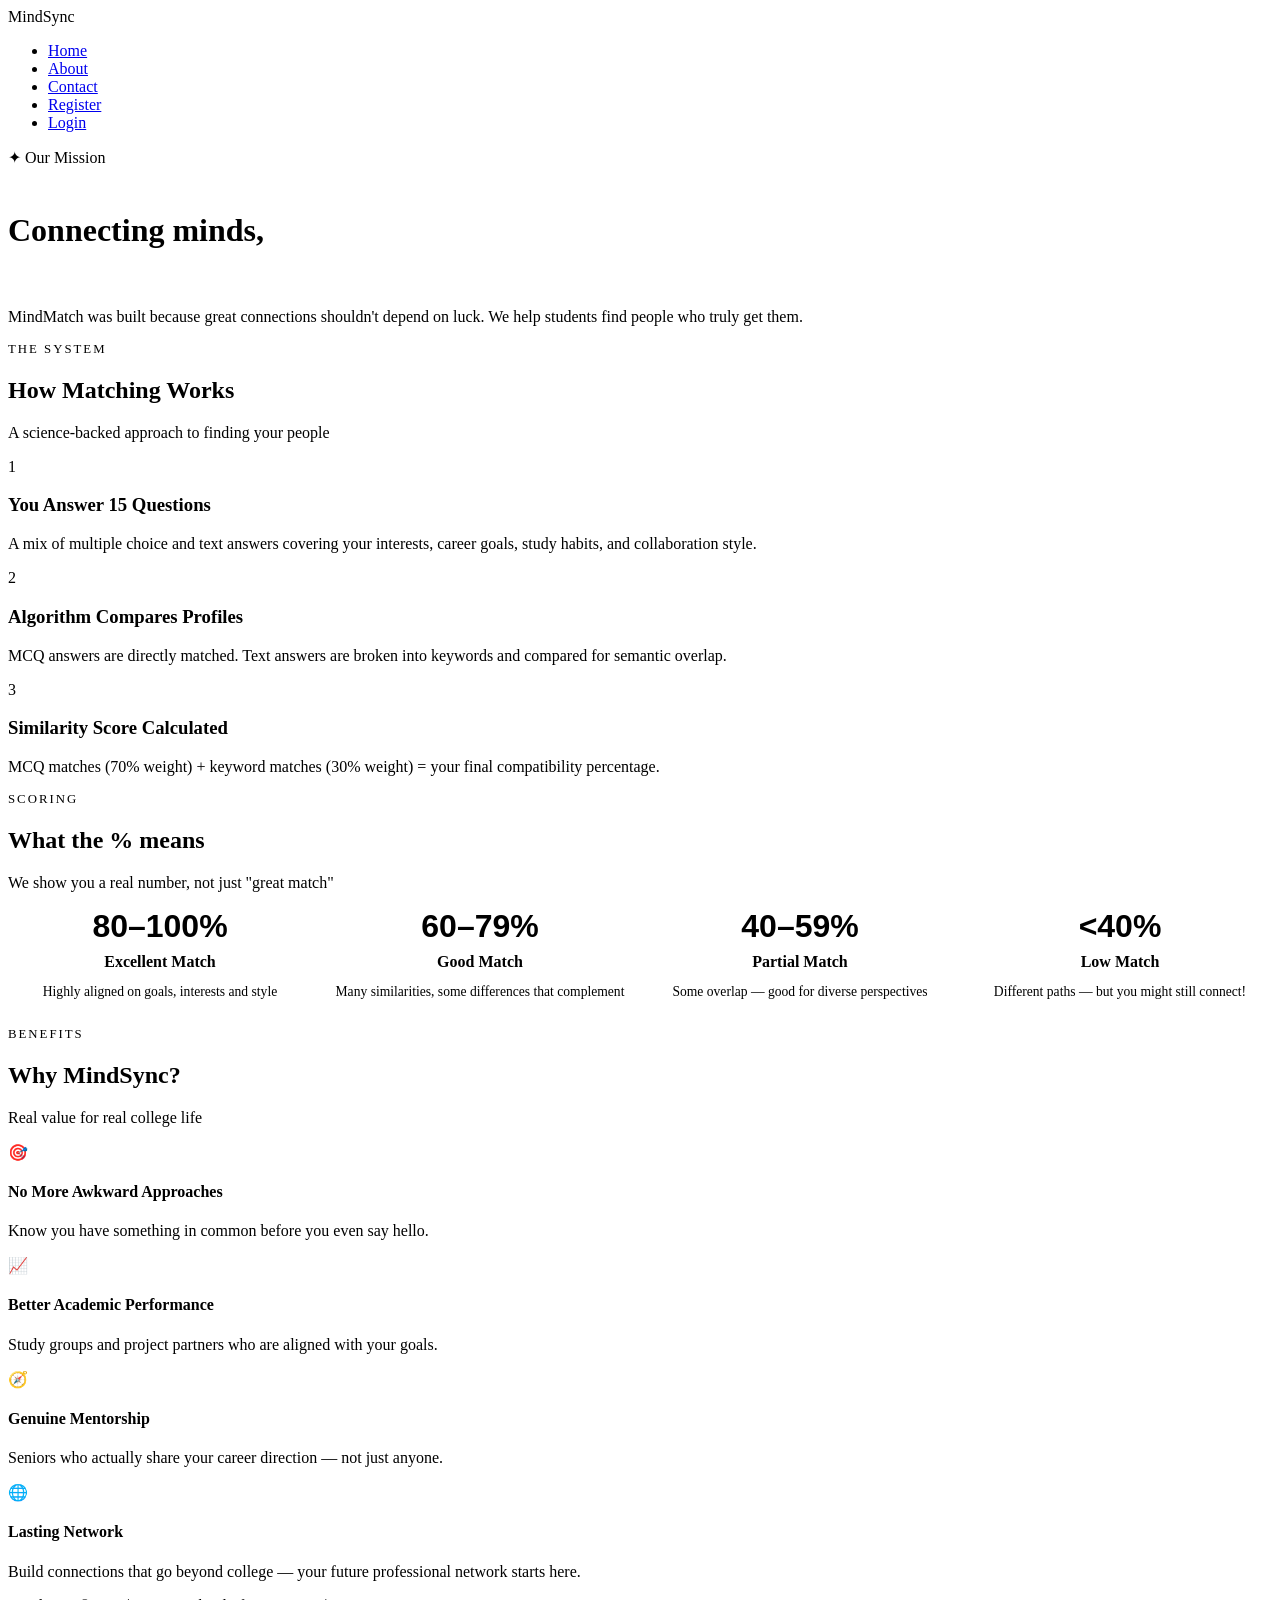
==== AboutPage.html @ a79c13a6 "Add files via upload" ====
<!DOCTYPE html>
<html lang="en">
<head>
  <meta charset="UTF-8">
  <meta name="viewport" content="width=device-width, initial-scale=1.0">
  <title>About — MindSync</title>
  <link rel="stylesheet" href="css/Style.css">
</head>
<body>

  <nav class="navbar">
    <div class="logo">MindSync</div>
    <ul class="nav-links">
      <li><a href="index.html">Home</a></li>
      <li><a href="AboutPage.html" class="active">About</a></li>
      <li><a href="ContactPage.html">Contact</a></li>
      <li><a href="ResgisterPage.html">Register</a></li>
      <li><a href="LoginPage.html" class="nav-btn">Login</a></li>
    </ul>
  </nav>

  <div class="page-wrapper">

    <!-- ABOUT HERO -->
    <div class="about-hero">
      <div class="hero-tag" style="display:inline-flex; margin-bottom:1.5rem;">✦ Our Mission</div>
      <h1>Connecting minds,<br><span style="background:linear-gradient(135deg,var(--accent),var(--accent2));-webkit-background-clip:text;-webkit-text-fill-color:transparent;background-clip:text;">not just profiles</span></h1>
      <p style="margin-top:1rem;">MindMatch was built because great connections shouldn't depend on luck. We help students find people who truly get them.</p>
    </div>

    <!-- HOW MATCHING WORKS -->
    <section class="section">
      <p style="color:var(--accent); font-size:0.8rem; letter-spacing:2px; text-transform:uppercase; margin-bottom:0.5rem;">THE SYSTEM</p>
      <h2 class="section-title">How Matching Works</h2>
      <p class="section-sub">A science-backed approach to finding your people</p>

      <div class="steps-grid">
        <div class="step-card">
          <div class="step-number">1</div>
          <h3>You Answer 15 Questions</h3>
          <p>A mix of multiple choice and text answers covering your interests, career goals, study habits, and collaboration style.</p>
        </div>
        <div class="step-card">
          <div class="step-number">2</div>
          <h3>Algorithm Compares Profiles</h3>
          <p>MCQ answers are directly matched. Text answers are broken into keywords and compared for semantic overlap.</p>
        </div>
        <div class="step-card">
          <div class="step-number">3</div>
          <h3>Similarity Score Calculated</h3>
          <p>MCQ matches (70% weight) + keyword matches (30% weight) = your final compatibility percentage.</p>
        </div>
      </div>
    </section>

    <!-- SCORING BREAKDOWN -->
    <section class="section" style="padding-top:0;">
      <p style="color:var(--accent); font-size:0.8rem; letter-spacing:2px; text-transform:uppercase; margin-bottom:0.5rem;">SCORING</p>
      <h2 class="section-title">What the % means</h2>
      <p class="section-sub">We show you a real number, not just "great match"</p>

      <div style="display:grid; grid-template-columns:repeat(auto-fit,minmax(200px,1fr)); gap:1rem;">
        <div class="card" style="text-align:center;">
          <div style="font-size:2rem; font-weight:800; color:var(--accent3); font-family:'Syne',sans-serif;">80–100%</div>
          <p style="font-weight:600; margin:0.5rem 0;">Excellent Match</p>
          <p style="font-size:0.85rem; color:var(--text2);">Highly aligned on goals, interests and style</p>
        </div>
        <div class="card" style="text-align:center;">
          <div style="font-size:2rem; font-weight:800; color:var(--accent); font-family:'Syne',sans-serif;">60–79%</div>
          <p style="font-weight:600; margin:0.5rem 0;">Good Match</p>
          <p style="font-size:0.85rem; color:var(--text2);">Many similarities, some differences that complement</p>
        </div>
        <div class="card" style="text-align:center;">
          <div style="font-size:2rem; font-weight:800; color:var(--accent2); font-family:'Syne',sans-serif;">40–59%</div>
          <p style="font-weight:600; margin:0.5rem 0;">Partial Match</p>
          <p style="font-size:0.85rem; color:var(--text2);">Some overlap — good for diverse perspectives</p>
        </div>
        <div class="card" style="text-align:center;">
          <div style="font-size:2rem; font-weight:800; color:var(--text3); font-family:'Syne',sans-serif;">&lt;40%</div>
          <p style="font-weight:600; margin:0.5rem 0;">Low Match</p>
          <p style="font-size:0.85rem; color:var(--text2);">Different paths — but you might still connect!</p>
        </div>
      </div>
    </section>

    <!-- BENEFITS -->
    <section class="section" style="padding-top:0;">
      <p style="color:var(--accent); font-size:0.8rem; letter-spacing:2px; text-transform:uppercase; margin-bottom:0.5rem;">BENEFITS</p>
      <h2 class="section-title">Why MindSync?</h2>
      <p class="section-sub">Real value for real college life</p>

      <div class="benefits-list">
        <div class="benefit-item">
          <div class="benefit-icon">🎯</div>
          <div>
            <h4>No More Awkward Approaches</h4>
            <p>Know you have something in common before you even say hello.</p>
          </div>
        </div>
        <div class="benefit-item">
          <div class="benefit-icon">📈</div>
          <div>
            <h4>Better Academic Performance</h4>
            <p>Study groups and project partners who are aligned with your goals.</p>
          </div>
        </div>
        <div class="benefit-item">
          <div class="benefit-icon">🧭</div>
          <div>
            <h4>Genuine Mentorship</h4>
            <p>Seniors who actually share your career direction — not just anyone.</p>
          </div>
        </div>
        <div class="benefit-item">
          <div class="benefit-icon">🌐</div>
          <div>
            <h4>Lasting Network</h4>
            <p>Build connections that go beyond college — your future professional network starts here.</p>
          </div>
        </div>
      </div>
    </section>

  </div>

  <footer>
    <p>MindSync © 2026| <span>Amrita School of Computing</span> |</p>
  </footer>

</body>
</html>
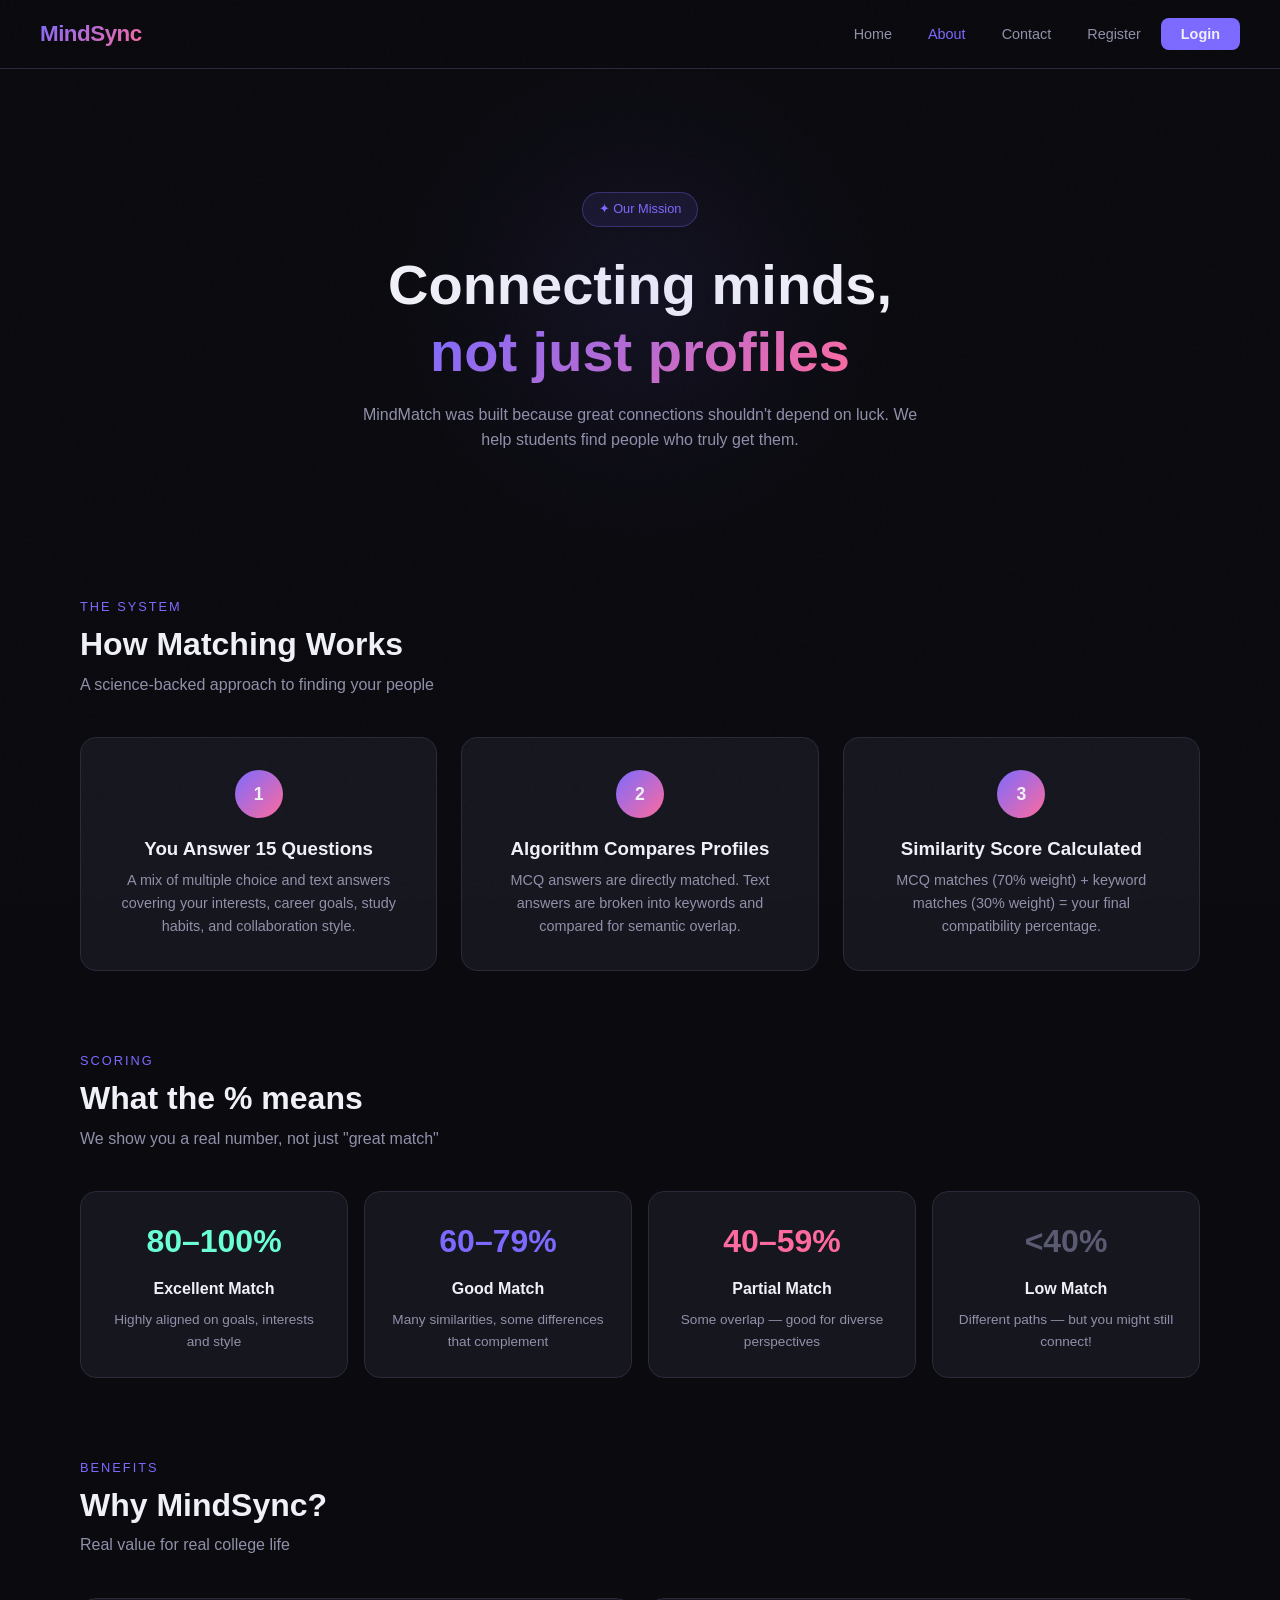
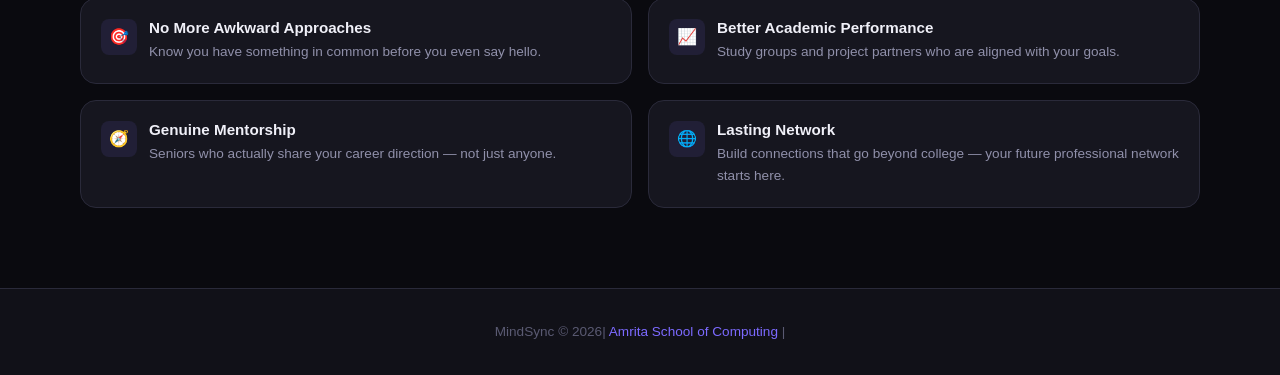
==== commit baeb93cd: "Fix HTML encoding issues in AboutPage" ====
--- a/AboutPage.html
+++ b/AboutPage.html
@@ -4,7 +4,7 @@
   <meta charset="UTF-8">
   <meta name="viewport" content="width=device-width, initial-scale=1.0">
   <title>About — MindSync</title>
-  <link rel="stylesheet" href="css/Style.css">
+  <link rel="stylesheet" href="Style.css">
 </head>
 <body>
 
@@ -128,4 +128,4 @@
   </footer>
 
 </body>
-</html>+</html>
--- a/Style.css
+++ b/Style.css
@@ -0,0 +1,958 @@
+@import url('https://fonts.googleapis.com/css2?family=Syne:wght@400;600;700;800&family=DM+Sans:ital,wght@0,300;0,400;0,500;1,300&display=swap');
+
+/* ===================== CSS VARIABLES ===================== */
+:root {
+  --bg: #0a0a0f;
+  --bg2: #111118;
+  --bg3: #1a1a24;
+  --surface: #16161f;
+  --surface2: #1e1e2a;
+  --border: #2a2a3a;
+  --accent: #7c6aff;
+  --accent2: #ff6a9e;
+  --accent3: #6affd4;
+  --text: #f0f0f8;
+  --text2: #9090aa;
+  --text3: #5a5a72;
+  --card-glow: rgba(124, 106, 255, 0.08);
+  --radius: 16px;
+  --radius-sm: 8px;
+  --transition: 0.3s cubic-bezier(0.4, 0, 0.2, 1);
+}
+
+/* ===================== RESET ===================== */
+*, *::before, *::after { box-sizing: border-box; margin: 0; padding: 0; }
+
+html { scroll-behavior: smooth; }
+
+body {
+  font-family: 'DM Sans', sans-serif;
+  background: var(--bg);
+  color: var(--text);
+  min-height: 100vh;
+  line-height: 1.6;
+  overflow-x: hidden;
+}
+
+h1, h2, h3, h4 {
+  font-family: 'Syne', sans-serif;
+  line-height: 1.2;
+}
+
+a { text-decoration: none; color: inherit; }
+ul { list-style: none; }
+img { max-width: 100%; }
+
+/* ===================== SCROLLBAR ===================== */
+::-webkit-scrollbar { width: 6px; }
+::-webkit-scrollbar-track { background: var(--bg); }
+::-webkit-scrollbar-thumb { background: var(--border); border-radius: 3px; }
+
+/* ===================== NAVBAR ===================== */
+.navbar {
+  position: fixed;
+  top: 0; left: 0; right: 0;
+  z-index: 1000;
+  display: flex;
+  align-items: center;
+  justify-content: space-between;
+  padding: 1rem 2.5rem;
+  background: rgba(10, 10, 15, 0.85);
+  backdrop-filter: blur(20px);
+  border-bottom: 1px solid var(--border);
+}
+
+.logo {
+  font-family: 'Syne', sans-serif;
+  font-size: 1.4rem;
+  font-weight: 800;
+  background: linear-gradient(135deg, var(--accent), var(--accent2));
+  -webkit-background-clip: text;
+  -webkit-text-fill-color: transparent;
+  background-clip: text;
+  letter-spacing: -0.5px;
+}
+
+.nav-links {
+  display: flex;
+  align-items: center;
+  gap: 0.25rem;
+}
+
+.nav-links a {
+  padding: 0.5rem 1rem;
+  border-radius: var(--radius-sm);
+  font-size: 0.9rem;
+  font-weight: 500;
+  color: var(--text2);
+  transition: var(--transition);
+}
+
+.nav-links a:hover { color: var(--text); background: var(--surface); }
+.nav-links a.active { color: var(--accent); }
+
+.nav-btn {
+  padding: 0.5rem 1.25rem !important;
+  background: var(--accent) !important;
+  color: var(--text) !important;
+  border-radius: var(--radius-sm) !important;
+  font-weight: 600 !important;
+}
+
+.nav-btn:hover { opacity: 0.85; background: var(--accent) !important; }
+
+/* ===================== BUTTONS ===================== */
+.btn {
+  display: inline-flex;
+  align-items: center;
+  gap: 0.5rem;
+  padding: 0.75rem 1.75rem;
+  border-radius: var(--radius-sm);
+  font-family: 'DM Sans', sans-serif;
+  font-size: 0.95rem;
+  font-weight: 500;
+  cursor: pointer;
+  border: none;
+  transition: var(--transition);
+}
+
+.btn-primary {
+  background: var(--accent);
+  color: white;
+}
+.btn-primary:hover { opacity: 0.85; transform: translateY(-1px); }
+
+.btn-secondary {
+  background: transparent;
+  color: var(--text);
+  border: 1px solid var(--border);
+}
+.btn-secondary:hover { border-color: var(--accent); color: var(--accent); }
+
+.btn-outline {
+  background: transparent;
+  color: var(--accent);
+  border: 1px solid var(--accent);
+}
+.btn-outline:hover { background: var(--accent); color: white; }
+
+.btn-danger {
+  background: transparent;
+  color: #ff6b6b;
+  border: 1px solid #ff6b6b;
+}
+.btn-danger:hover { background: #ff6b6b; color: white; }
+
+/* ===================== FORMS ===================== */
+.form-group {
+  display: flex;
+  flex-direction: column;
+  gap: 0.4rem;
+  margin-bottom: 1.25rem;
+}
+
+label {
+  font-size: 0.85rem;
+  font-weight: 500;
+  color: var(--text2);
+  letter-spacing: 0.3px;
+}
+
+input[type="text"],
+input[type="email"],
+input[type="password"],
+select,
+textarea {
+  width: 100%;
+  padding: 0.75rem 1rem;
+  background: var(--surface2);
+  border: 1px solid var(--border);
+  border-radius: var(--radius-sm);
+  color: var(--text);
+  font-family: 'DM Sans', sans-serif;
+  font-size: 0.95rem;
+  transition: var(--transition);
+  outline: none;
+}
+
+input:focus, select:focus, textarea:focus {
+  border-color: var(--accent);
+  box-shadow: 0 0 0 3px rgba(124, 106, 255, 0.15);
+}
+
+select option { background: var(--bg2); }
+
+textarea { resize: vertical; min-height: 100px; }
+
+/* Radio & Checkbox options */
+.options-grid {
+  display: flex;
+  flex-wrap: wrap;
+  gap: 0.6rem;
+}
+
+.option-chip {
+  display: flex;
+  align-items: center;
+  gap: 0.4rem;
+}
+
+.option-chip input[type="radio"],
+.option-chip input[type="checkbox"] {
+  display: none;
+}
+
+.option-chip label {
+  padding: 0.45rem 1rem;
+  background: var(--surface2);
+  border: 1px solid var(--border);
+  border-radius: 50px;
+  font-size: 0.85rem;
+  color: var(--text2);
+  cursor: pointer;
+  transition: var(--transition);
+  user-select: none;
+  width: auto;
+}
+
+.option-chip input[type="radio"]:checked + label,
+.option-chip input[type="checkbox"]:checked + label {
+  background: rgba(124, 106, 255, 0.15);
+  border-color: var(--accent);
+  color: var(--accent);
+}
+
+.option-chip label:hover {
+  border-color: var(--accent);
+  color: var(--text);
+}
+
+/* ===================== CARDS ===================== */
+.card {
+  background: var(--surface);
+  border: 1px solid var(--border);
+  border-radius: var(--radius);
+  padding: 1.5rem;
+  transition: var(--transition);
+}
+
+.card:hover {
+  border-color: var(--accent);
+  box-shadow: 0 0 24px var(--card-glow);
+  transform: translateY(-2px);
+}
+
+/* ===================== SECTION ===================== */
+.section {
+  padding: 5rem 2.5rem;
+  max-width: 1200px;
+  margin: 0 auto;
+}
+
+.section-title {
+  font-size: 2rem;
+  font-weight: 800;
+  margin-bottom: 0.5rem;
+}
+
+.section-sub {
+  color: var(--text2);
+  margin-bottom: 2.5rem;
+}
+
+/* ===================== GRID ===================== */
+.grid-3 { display: grid; grid-template-columns: repeat(3, 1fr); gap: 1.25rem; }
+.grid-2 { display: grid; grid-template-columns: repeat(2, 1fr); gap: 1.25rem; }
+.grid-4 { display: grid; grid-template-columns: repeat(4, 1fr); gap: 1.25rem; }
+
+/* ===================== BADGE ===================== */
+.badge {
+  display: inline-block;
+  padding: 0.2rem 0.75rem;
+  border-radius: 50px;
+  font-size: 0.75rem;
+  font-weight: 600;
+}
+
+.badge-purple { background: rgba(124,106,255,0.15); color: var(--accent); }
+.badge-pink { background: rgba(255,106,158,0.15); color: var(--accent2); }
+.badge-green { background: rgba(106,255,212,0.15); color: var(--accent3); }
+
+/* ===================== PROGRESS BAR ===================== */
+.progress-bar {
+  width: 100%;
+  height: 4px;
+  background: var(--surface2);
+  border-radius: 2px;
+  overflow: hidden;
+  margin-bottom: 0.5rem;
+}
+
+.progress-fill {
+  height: 100%;
+  background: linear-gradient(90deg, var(--accent), var(--accent2));
+  border-radius: 2px;
+  transition: width 0.4s ease;
+}
+
+/* ===================== ALERTS ===================== */
+.alert {
+  padding: 0.75rem 1rem;
+  border-radius: var(--radius-sm);
+  font-size: 0.9rem;
+  margin-bottom: 1rem;
+  display: none;
+}
+
+.alert-error { background: rgba(255,107,107,0.1); border: 1px solid rgba(255,107,107,0.3); color: #ff6b6b; }
+.alert-success { background: rgba(106,255,212,0.1); border: 1px solid rgba(106,255,212,0.3); color: var(--accent3); }
+
+/* ===================== PAGE WRAPPER ===================== */
+.page-wrapper {
+  padding-top: 80px;
+  min-height: 100vh;
+}
+
+/* ===================== FOOTER ===================== */
+footer {
+  background: var(--bg2);
+  border-top: 1px solid var(--border);
+  padding: 2rem 2.5rem;
+  text-align: center;
+  color: var(--text3);
+  font-size: 0.85rem;
+}
+
+footer span { color: var(--accent); }
+
+/* ===================== NOISE OVERLAY ===================== */
+body::before {
+  content: '';
+  position: fixed;
+  inset: 0;
+  background-image: url("data:image/svg+xml,%3Csvg viewBox='0 0 256 256' xmlns='http://www.w3.org/2000/svg'%3E%3Cfilter id='noise'%3E%3CfeTurbulence type='fractalNoise' baseFrequency='0.9' numOctaves='4' stitchTiles='stitch'/%3E%3C/filter%3E%3Crect width='100%25' height='100%25' filter='url(%23noise)' opacity='0.04'/%3E%3C/svg%3E");
+  pointer-events: none;
+  z-index: 9999;
+  opacity: 0.4;
+}
+
+/* ===================== HOME PAGE ===================== */
+.hero {
+  min-height: 100vh;
+  display: flex;
+  flex-direction: column;
+  align-items: center;
+  justify-content: center;
+  text-align: center;
+  padding: 6rem 2rem 4rem;
+  position: relative;
+  overflow: hidden;
+}
+
+.hero::before {
+  content: '';
+  position: absolute;
+  width: 600px; height: 600px;
+  background: radial-gradient(circle, rgba(124,106,255,0.12) 0%, transparent 70%);
+  top: 50%; left: 50%;
+  transform: translate(-50%, -50%);
+  pointer-events: none;
+}
+
+.hero-tag {
+  display: inline-flex;
+  align-items: center;
+  gap: 0.5rem;
+  padding: 0.4rem 1rem;
+  background: rgba(124,106,255,0.1);
+  border: 1px solid rgba(124,106,255,0.3);
+  border-radius: 50px;
+  font-size: 0.8rem;
+  color: var(--accent);
+  margin-bottom: 1.5rem;
+  animation: fadeInDown 0.6s ease;
+}
+
+.hero h1 {
+  font-size: clamp(3rem, 8vw, 6rem);
+  font-weight: 800;
+  line-height: 1.05;
+  margin-bottom: 1.25rem;
+  animation: fadeInUp 0.7s ease 0.1s both;
+}
+
+.hero h1 .gradient-text {
+  background: linear-gradient(135deg, var(--accent), var(--accent2));
+  -webkit-background-clip: text;
+  -webkit-text-fill-color: transparent;
+  background-clip: text;
+}
+
+.hero p {
+  font-size: 1.15rem;
+  color: var(--text2);
+  max-width: 520px;
+  margin: 0 auto 2.5rem;
+  animation: fadeInUp 0.7s ease 0.2s both;
+}
+
+.hero-btns {
+  display: flex;
+  gap: 1rem;
+  justify-content: center;
+  animation: fadeInUp 0.7s ease 0.3s both;
+}
+
+.hero-stats {
+  display: flex;
+  gap: 3rem;
+  margin-top: 4rem;
+  animation: fadeInUp 0.7s ease 0.4s both;
+}
+
+.stat h3 {
+  font-size: 2rem;
+  font-weight: 800;
+  background: linear-gradient(135deg, var(--accent), var(--accent2));
+  -webkit-background-clip: text;
+  -webkit-text-fill-color: transparent;
+  background-clip: text;
+}
+
+.stat p { font-size: 0.85rem; color: var(--text3); }
+
+.features-section {
+  padding: 5rem 2.5rem;
+  max-width: 1200px;
+  margin: 0 auto;
+}
+
+.features-grid {
+  display: grid;
+  grid-template-columns: repeat(auto-fit, minmax(260px, 1fr));
+  gap: 1.25rem;
+}
+
+.feature-card {
+  background: var(--surface);
+  border: 1px solid var(--border);
+  border-radius: var(--radius);
+  padding: 2rem;
+  transition: var(--transition);
+  position: relative;
+  overflow: hidden;
+}
+
+.feature-card::before {
+  content: '';
+  position: absolute;
+  top: 0; left: 0; right: 0;
+  height: 2px;
+  background: linear-gradient(90deg, var(--accent), var(--accent2));
+  opacity: 0;
+  transition: var(--transition);
+}
+
+.feature-card:hover::before { opacity: 1; }
+.feature-card:hover { transform: translateY(-4px); border-color: rgba(124,106,255,0.3); }
+
+.feature-icon {
+  width: 48px; height: 48px;
+  background: rgba(124,106,255,0.1);
+  border-radius: 12px;
+  display: flex;
+  align-items: center;
+  justify-content: center;
+  font-size: 1.4rem;
+  margin-bottom: 1.25rem;
+}
+
+.feature-card h3 { font-size: 1.1rem; margin-bottom: 0.5rem; }
+.feature-card p { font-size: 0.9rem; color: var(--text2); }
+
+/* ===================== AUTH PAGES ===================== */
+.auth-wrapper {
+  min-height: 100vh;
+  display: flex;
+  align-items: center;
+  justify-content: center;
+  padding: 6rem 1.5rem 3rem;
+}
+
+.auth-card {
+  width: 100%;
+  max-width: 460px;
+  background: var(--surface);
+  border: 1px solid var(--border);
+  border-radius: var(--radius);
+  padding: 2.5rem;
+}
+
+.auth-card h1 { font-size: 1.75rem; margin-bottom: 0.25rem; }
+.auth-card .sub { color: var(--text2); font-size: 0.9rem; margin-bottom: 2rem; }
+
+.auth-footer { text-align: center; margin-top: 1.5rem; font-size: 0.9rem; color: var(--text2); }
+.auth-footer a { color: var(--accent); }
+
+/* ===================== QUIZ PAGE ===================== */
+.quiz-wrapper {
+  max-width: 720px;
+  margin: 0 auto;
+  padding: 6rem 1.5rem 3rem;
+}
+
+.quiz-header { margin-bottom: 2rem; }
+.quiz-header h1 { font-size: 1.75rem; margin-bottom: 0.25rem; }
+.quiz-header p { color: var(--text2); font-size: 0.9rem; }
+
+.progress-info {
+  display: flex;
+  justify-content: space-between;
+  font-size: 0.8rem;
+  color: var(--text3);
+  margin-top: 0.4rem;
+  margin-bottom: 2rem;
+}
+
+.quiz-section-title {
+  font-size: 1rem;
+  font-weight: 700;
+  color: var(--accent);
+  letter-spacing: 1px;
+  text-transform: uppercase;
+  font-size: 0.8rem;
+  margin: 2rem 0 1.25rem;
+  display: flex;
+  align-items: center;
+  gap: 0.5rem;
+}
+
+.question-block {
+  margin-bottom: 1.75rem;
+}
+
+.question-block > label {
+  font-size: 0.95rem;
+  color: var(--text);
+  font-weight: 500;
+  margin-bottom: 0.75rem;
+  display: block;
+}
+
+/* ===================== DASHBOARD ===================== */
+.dashboard-wrapper {
+  max-width: 1100px;
+  margin: 0 auto;
+  padding: 6rem 2rem 3rem;
+}
+
+.welcome-banner {
+  background: linear-gradient(135deg, rgba(124,106,255,0.1), rgba(255,106,158,0.05));
+  border: 1px solid rgba(124,106,255,0.2);
+  border-radius: var(--radius);
+  padding: 2rem 2.5rem;
+  margin-bottom: 2rem;
+  display: flex;
+  align-items: center;
+  justify-content: space-between;
+}
+
+.welcome-banner h1 { font-size: 1.75rem; }
+.welcome-banner h1 span { color: var(--accent); }
+.welcome-banner p { color: var(--text2); font-size: 0.9rem; margin-top: 0.25rem; }
+
+.stats-grid {
+  display: grid;
+  grid-template-columns: repeat(4, 1fr);
+  gap: 1rem;
+  margin-bottom: 2rem;
+}
+
+.stat-card {
+  background: var(--surface);
+  border: 1px solid var(--border);
+  border-radius: var(--radius);
+  padding: 1.25rem 1.5rem;
+}
+
+.stat-card .label { font-size: 0.75rem; color: var(--text3); margin-bottom: 0.4rem; text-transform: uppercase; letter-spacing: 0.5px; }
+.stat-card .value { font-size: 1.1rem; font-weight: 600; font-family: 'Syne', sans-serif; }
+
+.quick-actions {
+  display: flex;
+  gap: 1rem;
+  flex-wrap: wrap;
+  margin-bottom: 2rem;
+}
+
+.interests-display {
+  display: flex;
+  flex-wrap: wrap;
+  gap: 0.5rem;
+  margin-top: 0.75rem;
+}
+
+/* ===================== PROFILE ===================== */
+.profile-wrapper {
+  max-width: 800px;
+  margin: 0 auto;
+  padding: 6rem 2rem 3rem;
+}
+
+.profile-header {
+  display: flex;
+  align-items: center;
+  gap: 1.5rem;
+  background: var(--surface);
+  border: 1px solid var(--border);
+  border-radius: var(--radius);
+  padding: 2rem;
+  margin-bottom: 1.5rem;
+}
+
+.profile-avatar {
+  width: 80px; height: 80px;
+  border-radius: 50%;
+  background: linear-gradient(135deg, var(--accent), var(--accent2));
+  display: flex;
+  align-items: center;
+  justify-content: center;
+  font-size: 2rem;
+  font-family: 'Syne', sans-serif;
+  font-weight: 800;
+  color: white;
+  flex-shrink: 0;
+}
+
+.profile-info h1 { font-size: 1.5rem; }
+.profile-info p { color: var(--text2); font-size: 0.9rem; }
+
+.profile-section {
+  background: var(--surface);
+  border: 1px solid var(--border);
+  border-radius: var(--radius);
+  padding: 1.5rem 2rem;
+  margin-bottom: 1rem;
+}
+
+.profile-section h3 {
+  font-size: 0.8rem;
+  color: var(--text3);
+  text-transform: uppercase;
+  letter-spacing: 1px;
+  margin-bottom: 1rem;
+}
+
+.profile-row {
+  display: flex;
+  gap: 1rem;
+  margin-bottom: 0.75rem;
+}
+
+.profile-field { flex: 1; }
+.profile-field .field-label { font-size: 0.75rem; color: var(--text3); margin-bottom: 0.2rem; }
+.profile-field .field-value { font-size: 0.95rem; }
+
+/* ===================== MATCHES PAGE ===================== */
+.matches-wrapper {
+  max-width: 1100px;
+  margin: 0 auto;
+  padding: 6rem 2rem 3rem;
+}
+
+.matches-filter {
+  display: flex;
+  align-items: center;
+  gap: 1rem;
+  background: var(--surface);
+  border: 1px solid var(--border);
+  border-radius: var(--radius);
+  padding: 1.25rem 1.5rem;
+  margin-bottom: 2rem;
+  flex-wrap: wrap;
+}
+
+.matches-filter label { color: var(--text2); font-size: 0.9rem; margin: 0; }
+
+.matches-filter select {
+  width: auto;
+  padding: 0.4rem 0.75rem;
+}
+
+.match-cards-grid {
+  display: grid;
+  grid-template-columns: repeat(auto-fill, minmax(300px, 1fr));
+  gap: 1.25rem;
+}
+
+.match-card {
+  background: var(--surface);
+  border: 1px solid var(--border);
+  border-radius: var(--radius);
+  padding: 1.5rem;
+  transition: var(--transition);
+  position: relative;
+  overflow: hidden;
+}
+
+.match-card:hover {
+  border-color: rgba(124,106,255,0.4);
+  box-shadow: 0 0 30px rgba(124,106,255,0.08);
+  transform: translateY(-3px);
+}
+
+.match-card-header {
+  display: flex;
+  align-items: center;
+  gap: 1rem;
+  margin-bottom: 1rem;
+}
+
+.match-avatar {
+  width: 48px; height: 48px;
+  border-radius: 50%;
+  background: linear-gradient(135deg, var(--accent), var(--accent2));
+  display: flex;
+  align-items: center;
+  justify-content: center;
+  font-weight: 700;
+  font-family: 'Syne', sans-serif;
+  font-size: 1.1rem;
+  color: white;
+  flex-shrink: 0;
+}
+
+.match-name { font-weight: 600; font-size: 1rem; }
+.match-meta { font-size: 0.8rem; color: var(--text2); }
+
+.match-score-bar {
+  margin: 1rem 0;
+}
+
+.score-label {
+  display: flex;
+  justify-content: space-between;
+  font-size: 0.8rem;
+  color: var(--text2);
+  margin-bottom: 0.4rem;
+}
+
+.score-value { color: var(--accent); font-weight: 700; }
+
+.score-track {
+  height: 6px;
+  background: var(--surface2);
+  border-radius: 3px;
+  overflow: hidden;
+}
+
+.score-fill {
+  height: 100%;
+  border-radius: 3px;
+  background: linear-gradient(90deg, var(--accent), var(--accent2));
+  transition: width 1s ease;
+}
+
+.match-tags {
+  display: flex;
+  flex-wrap: wrap;
+  gap: 0.4rem;
+  margin-bottom: 1rem;
+}
+
+.match-tag {
+  padding: 0.2rem 0.6rem;
+  background: rgba(124,106,255,0.1);
+  border: 1px solid rgba(124,106,255,0.2);
+  border-radius: 50px;
+  font-size: 0.75rem;
+  color: var(--accent);
+}
+
+.match-actions { display: flex; gap: 0.75rem; }
+
+/* ===================== CONNECTIONS ===================== */
+.connections-wrapper {
+  max-width: 1000px;
+  margin: 0 auto;
+  padding: 6rem 2rem 3rem;
+}
+
+.conn-card {
+  background: var(--surface);
+  border: 1px solid var(--border);
+  border-radius: var(--radius);
+  padding: 1.25rem 1.5rem;
+  display: flex;
+  align-items: center;
+  gap: 1.25rem;
+  margin-bottom: 1rem;
+  transition: var(--transition);
+}
+
+.conn-card:hover { border-color: var(--accent); }
+
+.conn-info { flex: 1; }
+.conn-name { font-weight: 600; }
+.conn-meta { font-size: 0.85rem; color: var(--text2); }
+
+.empty-state {
+  text-align: center;
+  padding: 4rem 2rem;
+  color: var(--text3);
+}
+
+.empty-state h3 { font-size: 1.25rem; margin-bottom: 0.5rem; color: var(--text2); }
+.empty-state p { font-size: 0.9rem; margin-bottom: 1.5rem; }
+
+/* ===================== ABOUT PAGE ===================== */
+.about-hero {
+  text-align: center;
+  padding: 7rem 2rem 4rem;
+  position: relative;
+}
+
+.about-hero::before {
+  content: '';
+  position: absolute;
+  width: 500px; height: 500px;
+  background: radial-gradient(circle, rgba(124,106,255,0.08), transparent 70%);
+  top: 50%; left: 50%; transform: translate(-50%, -50%);
+}
+
+.about-hero h1 { font-size: clamp(2rem, 5vw, 3.5rem); font-weight: 800; margin-bottom: 1rem; }
+.about-hero p { color: var(--text2); max-width: 560px; margin: 0 auto; }
+
+.steps-grid {
+  display: grid;
+  grid-template-columns: repeat(3, 1fr);
+  gap: 1.5rem;
+  position: relative;
+}
+
+.step-card {
+  background: var(--surface);
+  border: 1px solid var(--border);
+  border-radius: var(--radius);
+  padding: 2rem;
+  text-align: center;
+  transition: var(--transition);
+}
+
+.step-card:hover { border-color: var(--accent); transform: translateY(-3px); }
+
+.step-number {
+  width: 48px; height: 48px;
+  border-radius: 50%;
+  background: linear-gradient(135deg, var(--accent), var(--accent2));
+  display: flex;
+  align-items: center;
+  justify-content: center;
+  font-family: 'Syne', sans-serif;
+  font-weight: 800;
+  font-size: 1.1rem;
+  margin: 0 auto 1.25rem;
+}
+
+.step-card h3 { margin-bottom: 0.5rem; }
+.step-card p { font-size: 0.9rem; color: var(--text2); }
+
+.benefits-list {
+  display: grid;
+  grid-template-columns: repeat(2, 1fr);
+  gap: 1rem;
+}
+
+.benefit-item {
+  display: flex;
+  align-items: flex-start;
+  gap: 0.75rem;
+  background: var(--surface);
+  border: 1px solid var(--border);
+  border-radius: var(--radius);
+  padding: 1.25rem;
+}
+
+.benefit-icon {
+  width: 36px; height: 36px;
+  background: rgba(124,106,255,0.1);
+  border-radius: 8px;
+  display: flex;
+  align-items: center;
+  justify-content: center;
+  flex-shrink: 0;
+}
+
+.benefit-item h4 { font-size: 0.95rem; margin-bottom: 0.25rem; }
+.benefit-item p { font-size: 0.85rem; color: var(--text2); }
+
+/* ===================== CONTACT PAGE ===================== */
+.contact-wrapper {
+  max-width: 700px;
+  margin: 0 auto;
+  padding: 6rem 2rem 3rem;
+}
+
+.contact-info-cards {
+  display: grid;
+  grid-template-columns: repeat(2, 1fr);
+  gap: 1rem;
+  margin-bottom: 2rem;
+}
+
+.info-card {
+  background: var(--surface);
+  border: 1px solid var(--border);
+  border-radius: var(--radius);
+  padding: 1.25rem;
+  display: flex;
+  align-items: center;
+  gap: 0.75rem;
+}
+
+.info-icon { font-size: 1.25rem; }
+.info-card p { font-size: 0.85rem; color: var(--text2); }
+.info-card strong { color: var(--text); display: block; font-size: 0.95rem; }
+
+/* ===================== ANIMATIONS ===================== */
+@keyframes fadeInUp {
+  from { opacity: 0; transform: translateY(20px); }
+  to { opacity: 1; transform: translateY(0); }
+}
+
+@keyframes fadeInDown {
+  from { opacity: 0; transform: translateY(-20px); }
+  to { opacity: 1; transform: translateY(0); }
+}
+
+.fade-in { animation: fadeInUp 0.6s ease both; }
+
+/* ===================== RESPONSIVE ===================== */
+@media (max-width: 768px) {
+  .navbar { padding: 1rem 1.25rem; }
+  .nav-links { display: none; }
+
+  .grid-3, .grid-4, .steps-grid { grid-template-columns: 1fr; }
+  .grid-2, .benefits-list, .contact-info-cards { grid-template-columns: 1fr; }
+  .stats-grid { grid-template-columns: repeat(2, 1fr); }
+
+  .hero h1 { font-size: 2.5rem; }
+  .hero-stats { gap: 1.5rem; }
+
+  .welcome-banner { flex-direction: column; align-items: flex-start; gap: 1rem; }
+
+  .match-cards-grid { grid-template-columns: 1fr; }
+
+  .section { padding: 3rem 1.25rem; }
+  .features-section { padding: 3rem 1.25rem; }
+
+  .profile-row { flex-direction: column; }
+
+  .auth-card { padding: 1.75rem; }
+}
+
+@media (max-width: 480px) {
+  .hero-btns { flex-direction: column; align-items: stretch; }
+  .quick-actions { flex-direction: column; }
+  .match-actions { flex-direction: column; }
+}
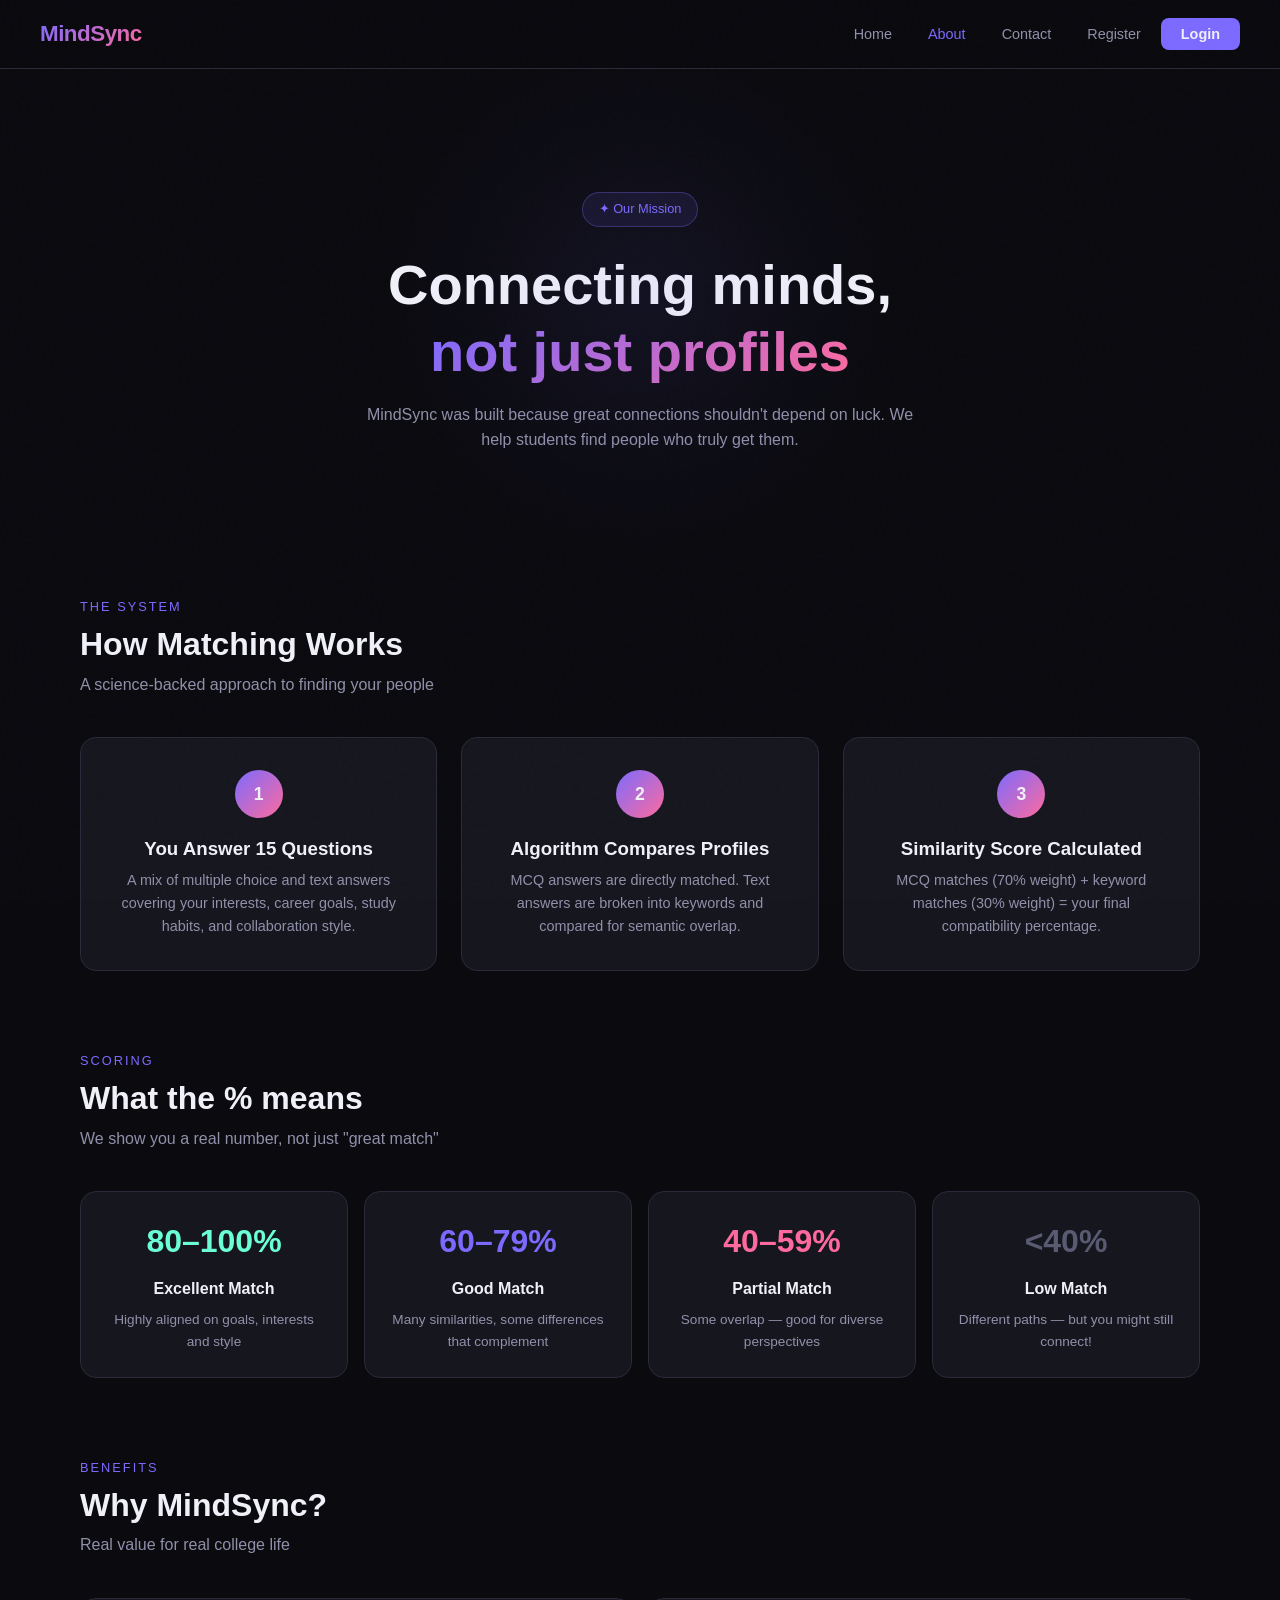
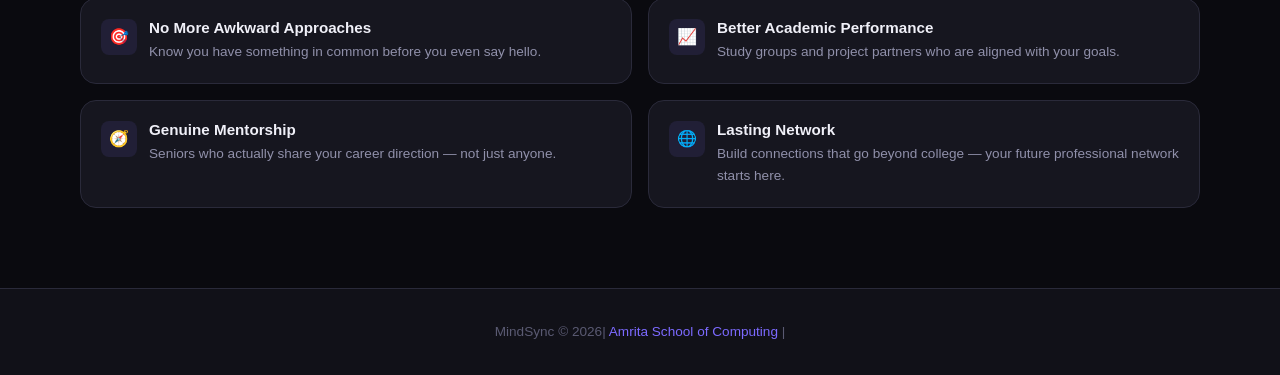
==== commit 44c15e07: "Update AboutPage.html" ====
--- a/AboutPage.html
+++ b/AboutPage.html
@@ -25,7 +25,7 @@
     <div class="about-hero">
       <div class="hero-tag" style="display:inline-flex; margin-bottom:1.5rem;">✦ Our Mission</div>
       <h1>Connecting minds,<br><span style="background:linear-gradient(135deg,var(--accent),var(--accent2));-webkit-background-clip:text;-webkit-text-fill-color:transparent;background-clip:text;">not just profiles</span></h1>
-      <p style="margin-top:1rem;">MindMatch was built because great connections shouldn't depend on luck. We help students find people who truly get them.</p>
+      <p style="margin-top:1rem;">MindSync was built because great connections shouldn't depend on luck. We help students find people who truly get them.</p>
     </div>
 
     <!-- HOW MATCHING WORKS -->
